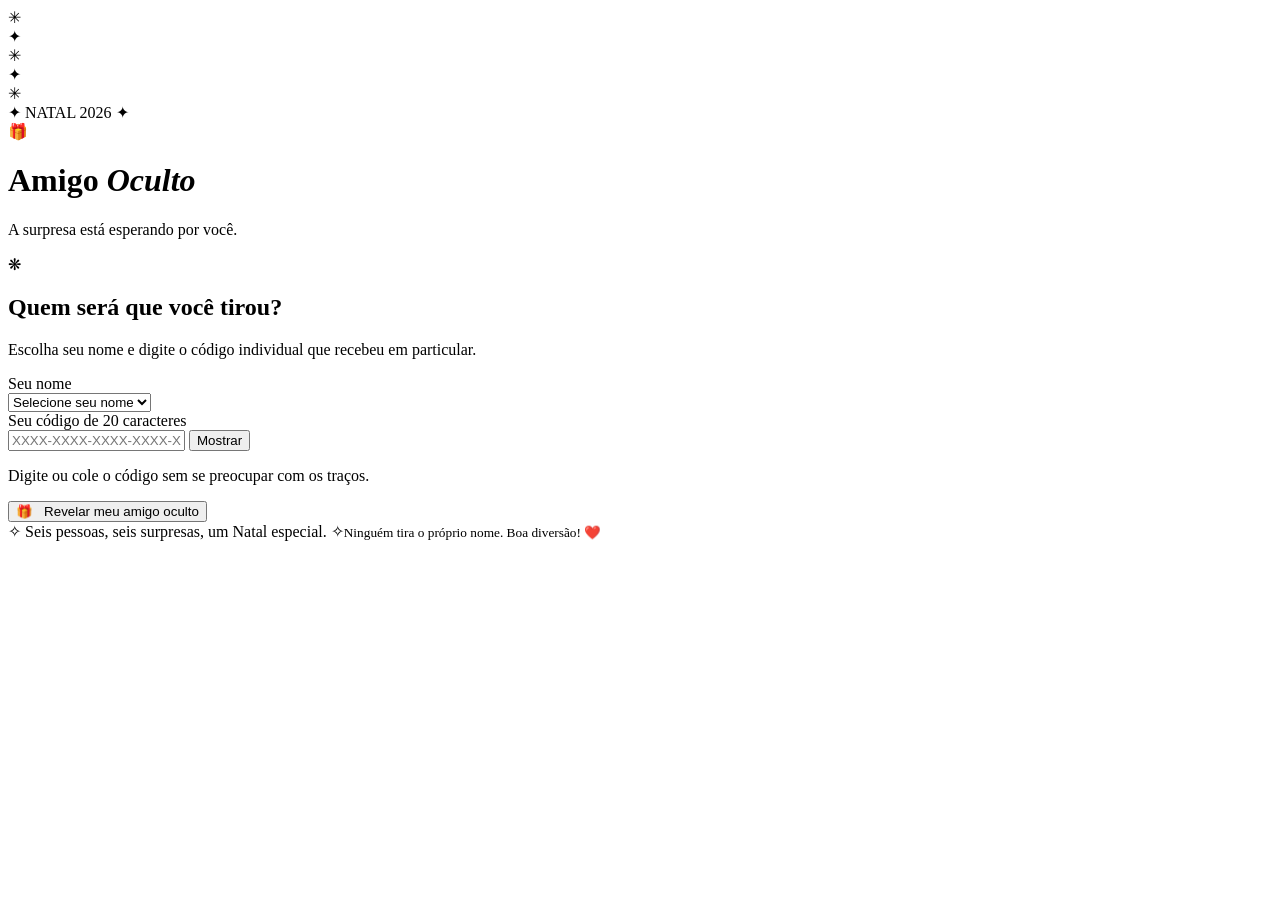
==== index.html @ c32e3649 "Publica página inicial do Amigo Oculto 2026" ====
<!doctype html>
<html lang="pt-BR">
<head>
  <meta charset="utf-8" />
  <meta name="viewport" content="width=device-width, initial-scale=1" />
  <meta name="theme-color" content="#102e29" />
  <meta name="robots" content="noindex, nofollow" />
  <meta name="description" content="Descubra seu amigo oculto de Natal em segredo." />
  <title>Amigo Oculto de Natal 🎁</title>
  <link rel="icon" href="./favicon.svg" type="image/svg+xml" />
  <link rel="stylesheet" href="./estilo.css" />
  <script src="./app.js" defer></script>
</head>
<body>
  <div class="snow s1" aria-hidden="true">✳</div>
  <div class="snow s2" aria-hidden="true">✦</div>
  <div class="snow s3" aria-hidden="true">✳</div>
  <div class="snow s4" aria-hidden="true">✦</div>
  <div class="snow s5" aria-hidden="true">✳</div>
  <main class="app">
    <header class="headline">
      <span class="eyebrow"><span class="sparkle">✦</span> NATAL 2026 <span class="sparkle">✦</span></span>
      <div class="big-gift" aria-hidden="true">🎁</div>
      <h1>Amigo <em>Oculto</em></h1>
      <p class="subtitle">A surpresa está esperando por você.</p>
    </header>
    <section class="panel" aria-labelledby="panel-title">
      <div class="holly" aria-hidden="true">❋</div>
      <div id="form-view">
        <h2 id="panel-title">Quem será que você tirou?</h2>
        <p class="helper">Escolha seu nome e digite o código individual que recebeu em particular.</p>
        <form id="reveal-form" autocomplete="off">
          <label for="nome">Seu nome</label>
          <div class="control-wrap">
            <select name="nome" id="nome" required>
              <option value="" disabled selected>Selecione seu nome</option>
              <option>Marcela</option>
              <option>Rafaela</option>
              <option>Regina</option>
              <option>Joadeson</option>
              <option>Joel</option>
              <option>José</option>
            </select>
          </div>
          <label for="codigo">Seu código de 20 caracteres</label>
          <div class="control-wrap">
            <input type="password" id="codigo" name="codigo" autocapitalize="characters" spellcheck="false" maxlength="30" minlength="20" placeholder="XXXX-XXXX-XXXX-XXXX-XXXX" required autocomplete="off" />
            <button id="toggle-pin" class="show-pin" type="button" aria-label="Mostrar código" aria-pressed="false">Mostrar</button>
          </div>
          <p class="code-tip">Digite ou cole o código sem se preocupar com os traços.</p>
          <p id="message" class="message" role="status" aria-live="polite"></p>
          <button type="submit" id="reveal-button" class="primary">🎁 &nbsp; Revelar meu amigo oculto</button>
        </form>
      </div>
      <div id="result-view" class="result" hidden>
        <div class="result-icon" aria-hidden="true">🎉</div>
        <div class="result-small">Seu amigo oculto é...</div>
        <div id="chosen-person" class="chosen" aria-live="polite"></div>
        <p class="result-note">Agora é sua missão guardar esse segredo até a troca dos presentes! 🤫</p>
        <button type="button" id="hide-button" class="secondary">🔒 &nbsp; Esconder resultado</button>
      </div>
    </section>
    <footer><span aria-hidden="true">✧</span> Seis pessoas, seis surpresas, um Natal especial. <span aria-hidden="true">✧</span><small>Ninguém tira o próprio nome. Boa diversão! ❤️</small></footer>
  </main>
</body>
</html>
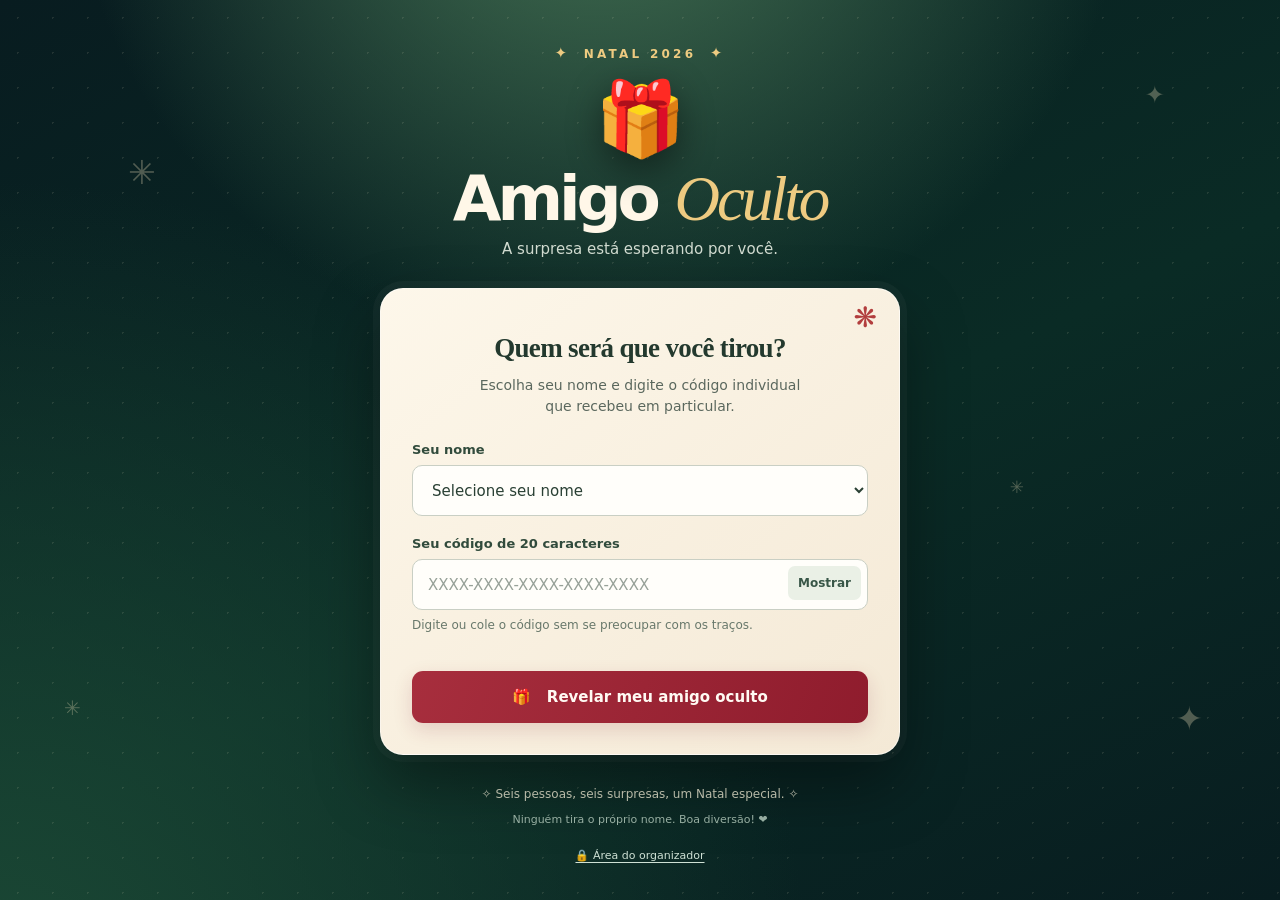
==== commit f264daf6: "Adiciona acesso discreto à área do organizador" ====
--- a/index.html
+++ b/index.html
@@ -60,7 +60,8 @@
         <button type="button" id="hide-button" class="secondary">🔒 &nbsp; Esconder resultado</button>
       </div>
     </section>
-    <footer><span aria-hidden="true">✧</span> Seis pessoas, seis surpresas, um Natal especial. <span aria-hidden="true">✧</span><small>Ninguém tira o próprio nome. Boa diversão! ❤️</small></footer>
+    <footer><span aria-hidden="true">✧</span> Seis pessoas, seis surpresas, um Natal especial. <span aria-hidden="true">✧</span><small>Ninguém tira o próprio nome. Boa diversão! ❤️</small>
+      <small><a href="./admin.html" style="display:inline-block;margin-top:11px;color:#cfe1d5;text-decoration:underline;text-underline-offset:3px">🔒 Área do organizador</a></small></footer>
   </main>
 </body>
 </html>
--- a/estilo.css
+++ b/estilo.css
@@ -0,0 +1,24 @@
+:root{color-scheme:dark;--deep:#09251f;--deep2:#173c33;--cream:#fff7e8;--gold:#eecb81;--red:#aa2938;--muted:#bbd0c5}
+*{box-sizing:border-box}
+body{margin:0;min-height:100vh;font-family:ui-sans-serif,system-ui,-apple-system,"Segoe UI",sans-serif;color:var(--cream);background:radial-gradient(circle at 47% -20%,#4a7958 0,transparent 42%),radial-gradient(circle at 0% 110%,#1b4835,transparent 50%),linear-gradient(154deg,#081c20 0%,#0a2b25 55%,#081d20 100%);overflow-x:hidden}
+body:before{content:"";position:fixed;inset:0;pointer-events:none;opacity:.11;background-image:radial-gradient(#f9eacc 1px,transparent 1px);background-size:35px 35px}
+.app{position:relative;max-width:560px;margin:auto;padding:43px 20px 35px}
+.headline{text-align:center}
+.eyebrow{color:var(--gold);letter-spacing:.27em;font-weight:700;font-size:12px}.sparkle{font-size:15px;padding:0 6px}
+.big-gift{margin:20px auto 0;line-height:1;font-size:73px;filter:drop-shadow(0 11px 18px #0007);animation:float 5s ease-in-out infinite}
+h1{font-size:clamp(41px,9vw,63px);font-weight:850;letter-spacing:-.065em;line-height:1.1;margin:9px 0 6px}h1 em{font-family:Georgia,serif;color:var(--gold);font-weight:500;letter-spacing:-.05em}
+.subtitle{font-size:15px;color:#d2dcd1;margin:6px 0 30px}
+.panel{position:relative;background:linear-gradient(141deg,#fdf7ea,#f4e9d6);color:#23392e;border-radius:23px;padding:35px 31px 31px;border:1px solid #fff8;box-shadow:0 28px 65px #0006,0 0 0 7px #ffffff09}
+.holly{position:absolute;right:22px;top:12px;font-size:28px;color:#b23e3e}
+h2{font-family:Georgia,serif;font-size:27px;line-height:1.2;font-weight:700;letter-spacing:-.025em;text-align:center;margin:8px auto 10px;max-width:340px}.helper{text-align:center;font-size:14px;line-height:1.55;color:#5b685e;margin:0 auto 24px;max-width:340px}
+label{display:block;font-size:13px;font-weight:750;color:#314b3c;margin:20px 0 8px}
+.control-wrap{position:relative}input,select{width:100%;height:51px;border:1px solid #c9cfc4;background:#fffefa;color:#2a4034;border-radius:10px;padding:0 15px;font:inherit;font-size:15px;outline:none;appearance:auto}input:focus,select:focus{border-color:#7a977c;box-shadow:0 0 0 3px #7da07c39}input{padding-right:90px;letter-spacing:.13em}input::placeholder{color:#97a198;letter-spacing:0}.show-pin{position:absolute;right:7px;top:7px;border:none;border-radius:7px;background:#eaf0e6;color:#385647;padding:10px;font-size:12px;font-weight:700;cursor:pointer}
+button{font:inherit;cursor:pointer}.primary,.secondary{display:block;width:100%;border:0;border-radius:11px;font-size:15px;font-weight:760;padding:16px 8px;min-height:52px}.primary{color:#fffaf3;background:linear-gradient(110deg,#a72e3d,#8f1c2d);box-shadow:0 7px 19px #851c3129}.primary:hover{filter:brightness(1.09)}.primary:disabled{opacity:.65;cursor:wait}.secondary{color:#f9f4e7;background:#17483d}.message{min-height:17px;color:#9a2437;font-size:12px;line-height:1.4;margin:10px 0}.result{text-align:center;padding:10px 0}.result-icon{font-size:55px;margin-bottom:17px}.result-small{color:#55695a;font-size:16px}.chosen{font-family:Georgia,serif;font-weight:700;font-size:48px;color:#a22a3a;margin:6px 0 16px;overflow-wrap:anywhere}.result-note{color:#4f5f51;font-size:14px;line-height:1.6;margin-bottom:25px}
+footer{text-align:center;font-size:12px;color:#d7d9c4;margin-top:30px;line-height:1.6}footer small{display:block;font-size:11px;color:#9fb7aa;margin-top:7px}
+.snow{position:fixed;z-index:0;color:#f8e6c0;opacity:.3;animation:drift 8s ease-in-out infinite;pointer-events:none}.s1{left:10%;top:17%;font-size:33px}.s2{right:9%;top:9%;font-size:24px;animation-delay:-2s}.s3{left:5%;bottom:20%;font-size:20px;animation-delay:-3s}.s4{right:6%;bottom:18%;font-size:33px;animation-delay:-5s}.s5{right:20%;top:53%;font-size:17px;animation-delay:-6s}
+[hidden]{display:none!important}@keyframes float{50%{transform:translateY(-7px) rotate(2deg)}}@keyframes drift{50%{transform:translateY(12px) rotate(25deg)}}
+@media(max-width:450px){.app{padding:32px 16px}.panel{padding:28px 22px 26px}.subtitle{margin-bottom:27px}h2{font-size:25px}.big-gift{font-size:65px}}
+@media(prefers-reduced-motion:reduce){*{animation:none!important}}
+
+.code-tip{font-size:12px;color:#68786b;margin:7px 0 0;line-height:1.4}
+input#codigo{letter-spacing:.035em;font-size:15px}
